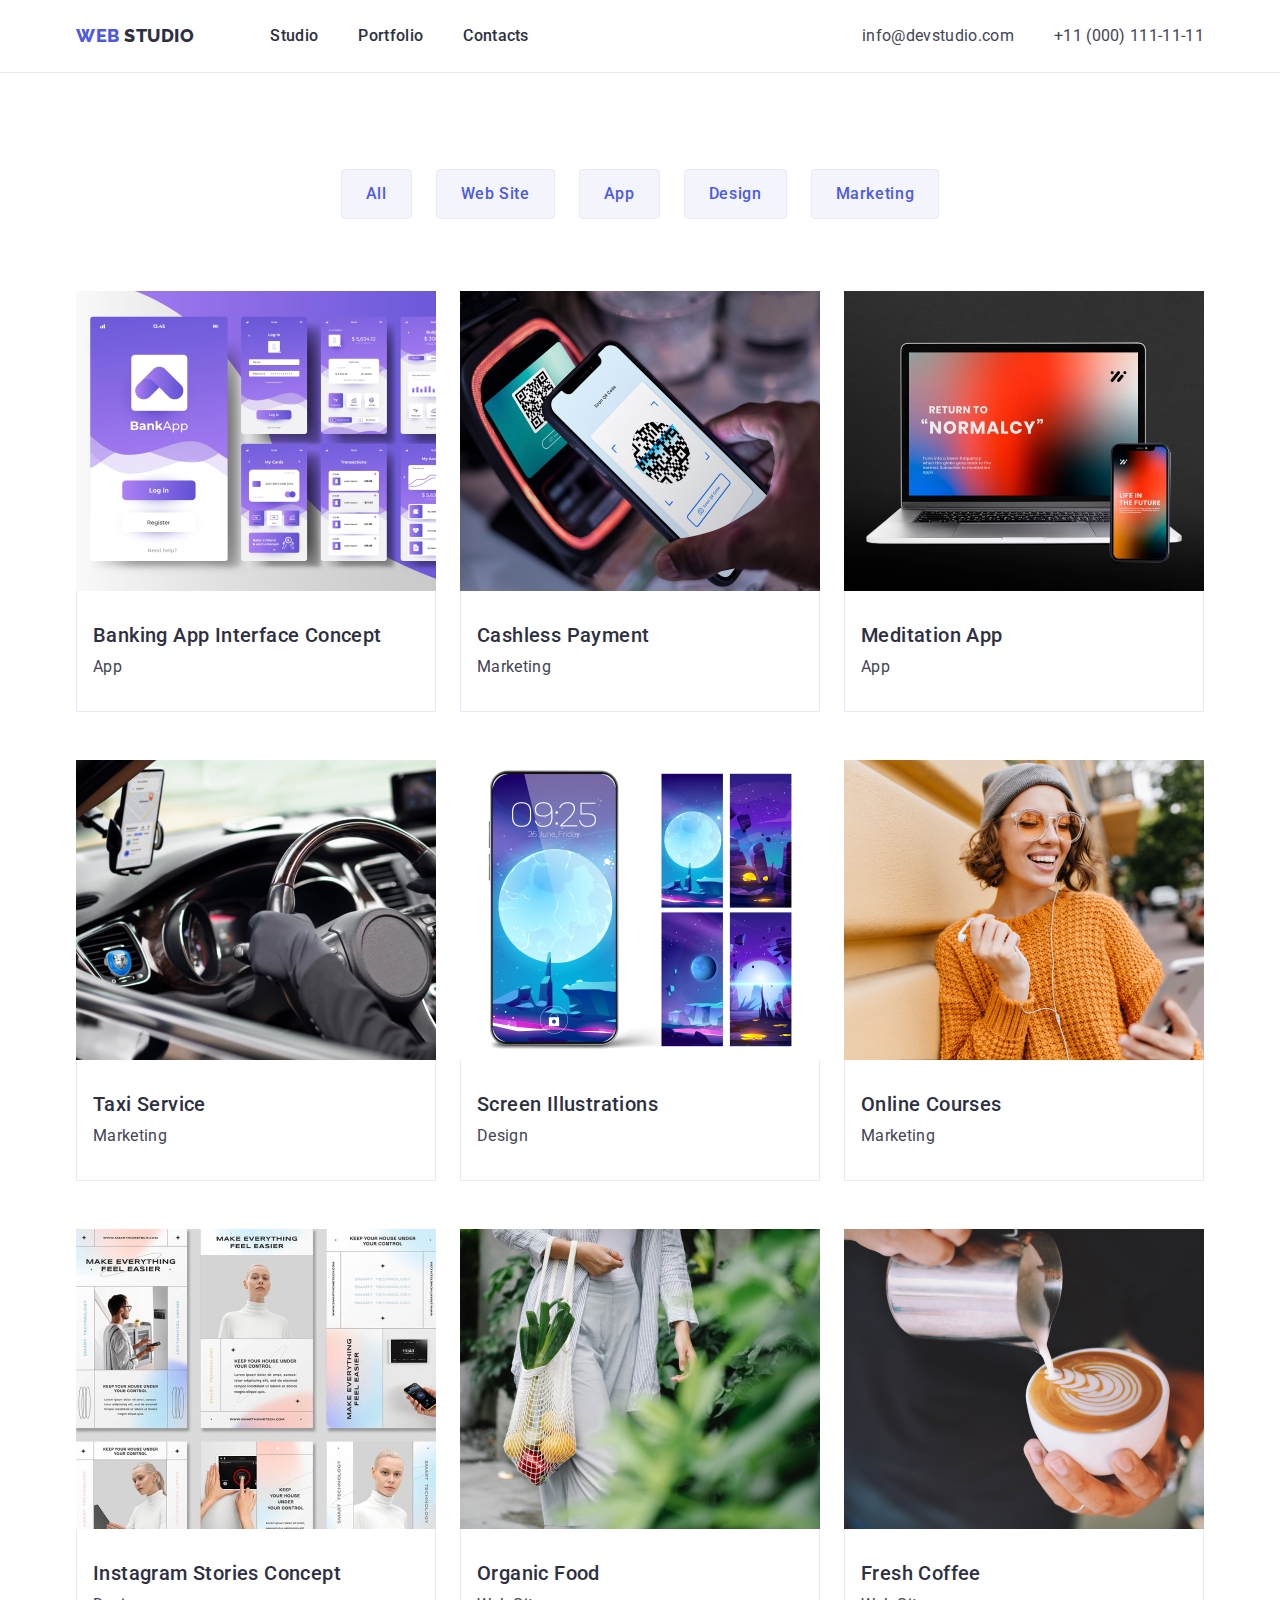
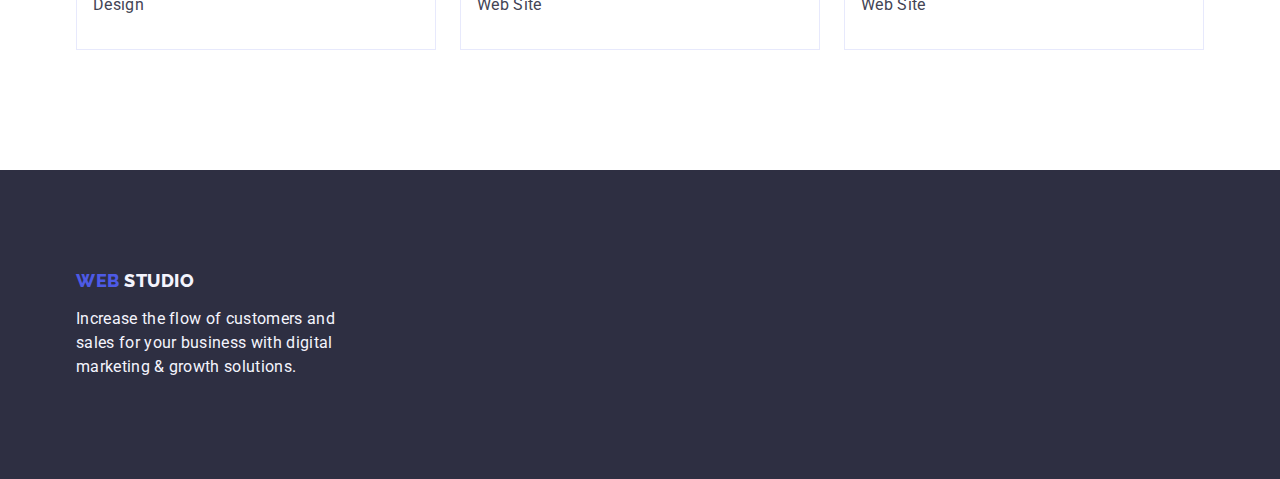
==== portfolio.html @ 32ac13c6 "Initial commit" ====
<!DOCTYPE html>
<html lang="en">
  <head>
    <meta charset="UTF-8" />
    <meta http-equiv="X-UA-Compatible" content="IE=edge" />
    <meta name="viewport" content="width=device-width, initial-scale=1.0" />
    <link rel="preconnect" href="https://fonts.googleapis.com" />
    <link rel="preconnect" href="https://fonts.gstatic.com" crossorigin />
    <link
      href="https://fonts.googleapis.com/css2?family=Raleway:wght@800&family=Roboto:wght@400;500;700;900&display=swap"
      rel="stylesheet"
    />
    <link
      rel="stylesheet"
      href="https://cdnjs.cloudflare.com/ajax/libs/modern-normalize/1.1.0/modern-normalize.min.css"
    />
    <link rel="stylesheet" href="./css/styles.css" />
    <title>WebStudio</title>
  </head>
  <body>
    <header class="header-boarder">
      <div class="flex-container container">
        <nav class="navigation">
          <a href="./index.html" class="logo link">
            Web
            <span class="logo-studio">Studio</span>
          </a>

          <ul class="list header-list">
            <li>
              <a href="./index.html" class="menu-link link">Studio</a>
            </li>

            <li>
              <a href="./portfolio.html" class="menu-link link">Portfolio</a>
            </li>

            <li>
              <a href="" class="menu-link link">Contacts</a>
            </li>
          </ul>
        </nav>
        <address class="address">
          <ul class="list address-list">
            <li>
              <a href="mailto:info@devstudio.com" class="contacts link"
                >info@devstudio.com</a
              >
            </li>
            <li>
              <a href="tel:+110001111111" class="contacts link"
                >+11 (000) 111-11-11</a
              >
            </li>
          </ul>
        </address>
      </div>
    </header>
    <main>
      <section class="portfolio-section">
        <div class="container">
          <h1 class="visually-hidden">Portfolio</h1>
          <!-- BUTTONS -->
          <ul class="list portfolio-buttons">
            <li><button type="button" class="button">All</button></li>
            <li>
              <button type="button" class="button">Web Site</button>
            </li>
            <li><button type="button" class="button">App</button></li>
            <li><button type="button" class="button">Design</button></li>
            <li>
              <button type="button" class="button">Marketing</button>
            </li>
          </ul>
          <!-- BUTTOMS END -->
          <ul class="list portfolio-gallery">
            <li class="portfolio-gallery-item">
              <a href="" class="link"
                ><img
                  src="./images/portfolio-img-1.jpg"
                  alt="Banking Application"
                  width="360"
                  height="300"
                />
                <div class="photo-description">
                  <h2 class="main-page-blocks-text-title">
                    Banking App Interface Concept
                  </h2>
                  <p class="blocks-text">App</p>
                </div></a
              >
            </li>
            <li class="portfolio-gallery-item">
              <a href="" class="link">
                <img
                  src="./images/portfolio-img-2.jpg"
                  alt="Mobile phone and bank terminal"
                  width="360"
                  height="300"
                />
                <div class="photo-description">
                  <h2 class="main-page-blocks-text-title">Cashless Payment</h2>
                  <p class="blocks-text">Marketing</p>
                </div></a
              >
            </li>
            <li class="portfolio-gallery-item">
              <a href="" class="link">
                <img
                  src="./images/portfolio-img-3.jpg"
                  alt="Laptop and Cellphone"
                  width="360"
                  height="300"
                />
                <div class="photo-description">
                  <h2 class="main-page-blocks-text-title">Meditation App</h2>
                  <p class="blocks-text">App</p>
                </div></a
              >
            </li>
            <li class="portfolio-gallery-item">
              <a href="" class="link">
                <img
                  src="./images/portfolio-img-4.jpg"
                  alt="Vehicle inside view"
                  width="360"
                  height="300"
                />
                <div class="photo-description">
                  <h2 class="main-page-blocks-text-title">Taxi Service</h2>
                  <p class="blocks-text">Marketing</p>
                </div></a
              >
            </li>
            <li class="portfolio-gallery-item">
              <a href="" class="link">
                <img
                  src="./images/portfolio-img-5.jpg"
                  alt="Cellphone and four wallpapers"
                  width="360"
                  height="300"
                />
                <div class="photo-description">
                  <h2 class="main-page-blocks-text-title">
                    Screen Illustrations
                  </h2>
                  <p class="blocks-text">Design</p>
                </div></a
              >
            </li>
            <li class="portfolio-gallery-item">
              <a href="" class="link">
                <img
                  src="./images/portfolio-img-6.jpg"
                  alt="Female with iPhone and earphones"
                  width="360"
                  height="300"
                />
                <div class="photo-description">
                  <h2 class="main-page-blocks-text-title">Online Courses</h2>
                  <p class="blocks-text">Marketing</p>
                </div></a
              >
            </li>
            <li class="portfolio-gallery-item">
              <a href="" class="link">
                <img
                  src="./images/portfolio-img-7.jpg"
                  alt="Application for controling home"
                  width="360"
                  height="300"
                />
                <div class="photo-description">
                  <h2 class="main-page-blocks-text-title">
                    Instagram Stories Concept
                  </h2>
                  <p class="blocks-text">Design</p>
                </div></a
              >
            </li>
            <li class="portfolio-gallery-item">
              <a href="" class="link">
                <img
                  src="./images/portfolio-img-8.jpg"
                  alt="Female walking with vegetables and fruits in bag"
                  width="360"
                  height="300"
                />
                <div class="photo-description">
                  <h2 class="main-page-blocks-text-title">Organic Food</h2>
                  <p class="blocks-text">Web Site</p>
                </div></a
              >
            </li>
            <li class="portfolio-gallery-item">
              <a href="" class="link">
                <img
                  src="./images/portfolio-img-9.jpg"
                  alt="Adding milk into cup of coffee"
                  width="360"
                  height="300"
                />
                <div class="photo-description">
                  <h2 class="main-page-blocks-text-title">Fresh Coffee</h2>
                  <p class="blocks-text">Web Site</p>
                </div></a
              >
            </li>
          </ul>
        </div>
      </section>
    </main>
    <footer class="footer-section">
      <div class="container">
        <a href="./index.html" class="logo-footer link footer-logo-additional">
          Web
          <span class="logo-white-studio">Studio</span>
        </a>
        <p class="footer-text">
          Increase the flow of customers and sales for your business with
          digital marketing & growth solutions.
        </p>
      </div>
    </footer>
  </body>
</html>
---- css/styles.css ----
:root {
  --brandColor: #2e2f42;
  --logoColor: #4d5ae5;
  --buttonColor: #e7e9fc;
}

body {
  font-family: "Roboto", sans-serif;
  color: #434455;
  background-color: #ffffff;
}

h1,
h2,
h3,
h4,
h5,
h6,
p {
  margin: 0;
}

/* VISUALLY HIDDEN TEXT */

.visually-hidden {
  position: absolute;
  width: 1px;
  height: 1px;
  margin: -1px;
  border: 0;
  padding: 0;

  white-space: nowrap;
  clip-path: inset(100%);
  clip: rect(0 0 0 0);
  overflow: hidden;
}

.logo {
  font-family: "Raleway", sans-serif;
  font-weight: 800;
  font-size: 18px;
  line-height: 1.17;
  letter-spacing: 0.03em;
  text-transform: uppercase;
  color: var(--logoColor);
  margin-right: 76px;
  display: inline-block;
}

.logo-footer {
  font-family: "Raleway", sans-serif;
  font-weight: 800;
  font-size: 18px;
  line-height: 1.17;
  letter-spacing: 0.03em;
  text-transform: uppercase;
  color: var(--logoColor);
  display: inline-block;
}

.logo-studio {
  color: var(--brandColor);
  letter-spacing: 0.03em;
  text-transform: uppercase;
  font-family: "Raleway", sans-serif;
  font-style: normal;
  font-weight: 800;
  font-size: 18px;
  line-height: 1.17;
}

.logo-white-studio {
  color: #f4f4fd;
}

.link {
  text-decoration: none;
}

.list {
  list-style: none;
  margin: 0;
  padding: 0;
}

.menu-link {
  color: var(--brandColor);
  font-weight: 500;
  font-size: 16px;
  line-height: 1.5;
  letter-spacing: 0.02em;
  font-family: inherit;
  display: inline-block;
  padding-top: 24px;
  padding-bottom: 24px;
}

.menu-link:hover,
.menu-link:focus {
  color: #404bbf;
}

.contacts:hover,
.contacts:focus {
  color: #404bbf;
}

.address {
  margin-left: auto;
}

.contacts {
  font-style: normal;
  color: inherit;
  font-family: inherit;
  font-size: 16px;
  line-height: 1.5;
  letter-spacing: 0.02em;
  display: inline-block;
  padding-top: 24px;
  padding-bottom: 24px;
}

.hero-section {
  background-color: var(--brandColor);
  padding-top: 188px;
  padding-bottom: 188px;
}

.text-hero {
  font-weight: 700;
  font-size: 56px;
  line-height: 1.07;
  color: #ffffff;
  text-align: center;
  letter-spacing: 0.02em;
  max-width: 496px;
  margin-bottom: 48px;
}

.hero-button {
  background-color: #4d5ae5;
  font-family: "Roboto", sans-serif;
  color: #ffffff;
  letter-spacing: 0.04em;
  border-radius: 4px;
  cursor: pointer;
  font-weight: 500;
  font-size: 16px;
  line-height: 1.5;
  display: block;
  min-width: 169px;
  height: 56px;
  border: none;
}

.hero-button:hover {
  background-color: #404bbf;
}

.hero-button:focus {
  background-color: #404bbf;
}

.main-page-blocks-text-title {
  font-weight: 500;
  font-size: 20px;
  line-height: 1.2;
  letter-spacing: 0.02em;
  color: var(--brandColor);
  margin-bottom: 8px;
}

.blocks-text {
  font-size: 16px;
  line-height: 1.5;
  color: #434455;
  letter-spacing: 0.02em;
  width: 264px;
}

.fourth-section {
  background-color: #f4f4fd;
  padding-top: 120px;
  padding-bottom: 120px;
}

.main-page-title {
  font-weight: 700;
  font-size: 36px;
  line-height: 1.11;
  letter-spacing: 0.02em;
  text-align: center;
  text-transform: capitalize;
  color: var(--brandColor);
  margin-bottom: 72px;
}

.background-for-image {
  background-color: #ffffff;
}

.names-of-team {
  font-weight: 500;
  font-size: 20px;
  line-height: 1.2;
  letter-spacing: 0.02em;
  color: var(--brandColor);
  text-align: center;
  margin-bottom: 8px;
}

.rank-of-team {
  color: inherit;
  font-size: 16px;
  line-height: 1.5;
  letter-spacing: 0.02em;
  text-align: center;
}

.footer-text {
  font-size: 16px;
  line-height: 1.5;
  letter-spacing: 0.02em;
  color: #f4f4fd;
  max-width: 264px;
}

.footer-section {
  background-color: var(--brandColor);
  padding-top: 100px;
  padding-bottom: 100px;
}

.button {
  font-family: "Roboto", sans-serif;
  background-color: #f4f4fd;
  border-radius: 4px;
  border: 1px solid var(--buttonColor);
  color: var(--logoColor);
  font-weight: 500;
  font-size: 16px;
  line-height: 1.5;
  align-items: center;
  text-align: center;
  letter-spacing: 0.04em;
  cursor: pointer;
  padding-top: 12px;
  padding-bottom: 12px;
  padding-left: 24px;
  padding-right: 24px;
}

.button:hover {
  background-color: #404bbf;
  color: #ffffff;
  box-shadow: 0px 3px 1px rgba(0, 0, 0, 0.1), 0px 2px 1px rgba(0, 0, 0, 0.08),
    0px 2px 2px rgba(0, 0, 0, 0.12);
  border: 1px solid transparent;
}

.button:focus {
  background-color: #404bbf;
  color: #ffffff;
  box-shadow: 0px 3px 1px rgba(0, 0, 0, 0.1), 0px 2px 1px rgba(0, 0, 0, 0.08),
    0px 2px 2px rgba(0, 0, 0, 0.12);
  border: 1px solid transparent;
}

/* Блоковая модель */

img {
  display: block;
}

.container {
  width: 1158px;
  margin: 0 auto;
  padding: 0 15px 0 15px;
}

.header-boarder {
  border-bottom: 1px solid #e7e9fc;
}

.flex-container {
  display: flex;
}

.navigation {
  display: flex;
  align-items: center;
}

.header-list {
  display: flex;
  gap: 40px;
}

.address-list {
  display: flex;
  gap: 40px;
}

.hero-text-btn {
  display: flex;
  flex-direction: column;
  justify-content: center;
  align-items: center;
}

.text-flex {
  display: flex;
  gap: 24px;
}

.second-section {
  padding-top: 120px;
  padding-bottom: 120px;
}

.second-section-list {
  /* аналог width */
  flex-basis: calc((100% - 24px * 3) / 4);
}

.third-section {
  padding-bottom: 120px;
}

.third-section-list {
  display: flex;
  gap: 24px;
}

.third-section-items {
  /* аналог width */
  flex-basis: calc((100% - 24px * 3) / 3);
}

.fourth-section-list {
  display: flex;
  gap: 24px;
}

.fourth-section-item {
  /* аналог width */
  flex-basis: calc((100% - 3 * 24px) / 4);
  border-radius: 0px 0px 4px 4px;
}

.name-and-rank {
  padding-top: 32px;
  padding-bottom: 32px;
  padding-left: 16px;
  padding-right: 16px;
}

.footer-logo-additional {
  margin-bottom: 16px;
}

.portfolio-section {
  padding-top: 96px;
  padding-bottom: 120px;
}

.portfolio-buttons {
  display: flex;
  justify-content: center;
  margin-bottom: 72px;
}

ul.portfolio-buttons > li {
  margin-right: 24px;
}

ul.portfolio-buttons > li:last-child {
  margin-right: 0px;
}

.portfolio-gallery {
  display: flex;
  flex-wrap: wrap;
  column-gap: 24px;
  row-gap: 48px;
}

.portfolio-gallery-item {
  width: calc((100% - 24px * 2) / 3);
}

.photo-description {
  padding: 32px 16px;
  border-left: 1px solid #e7e9fc;
  border-right: 1px solid #e7e9fc;
  border-bottom: 1px solid #e7e9fc;
}
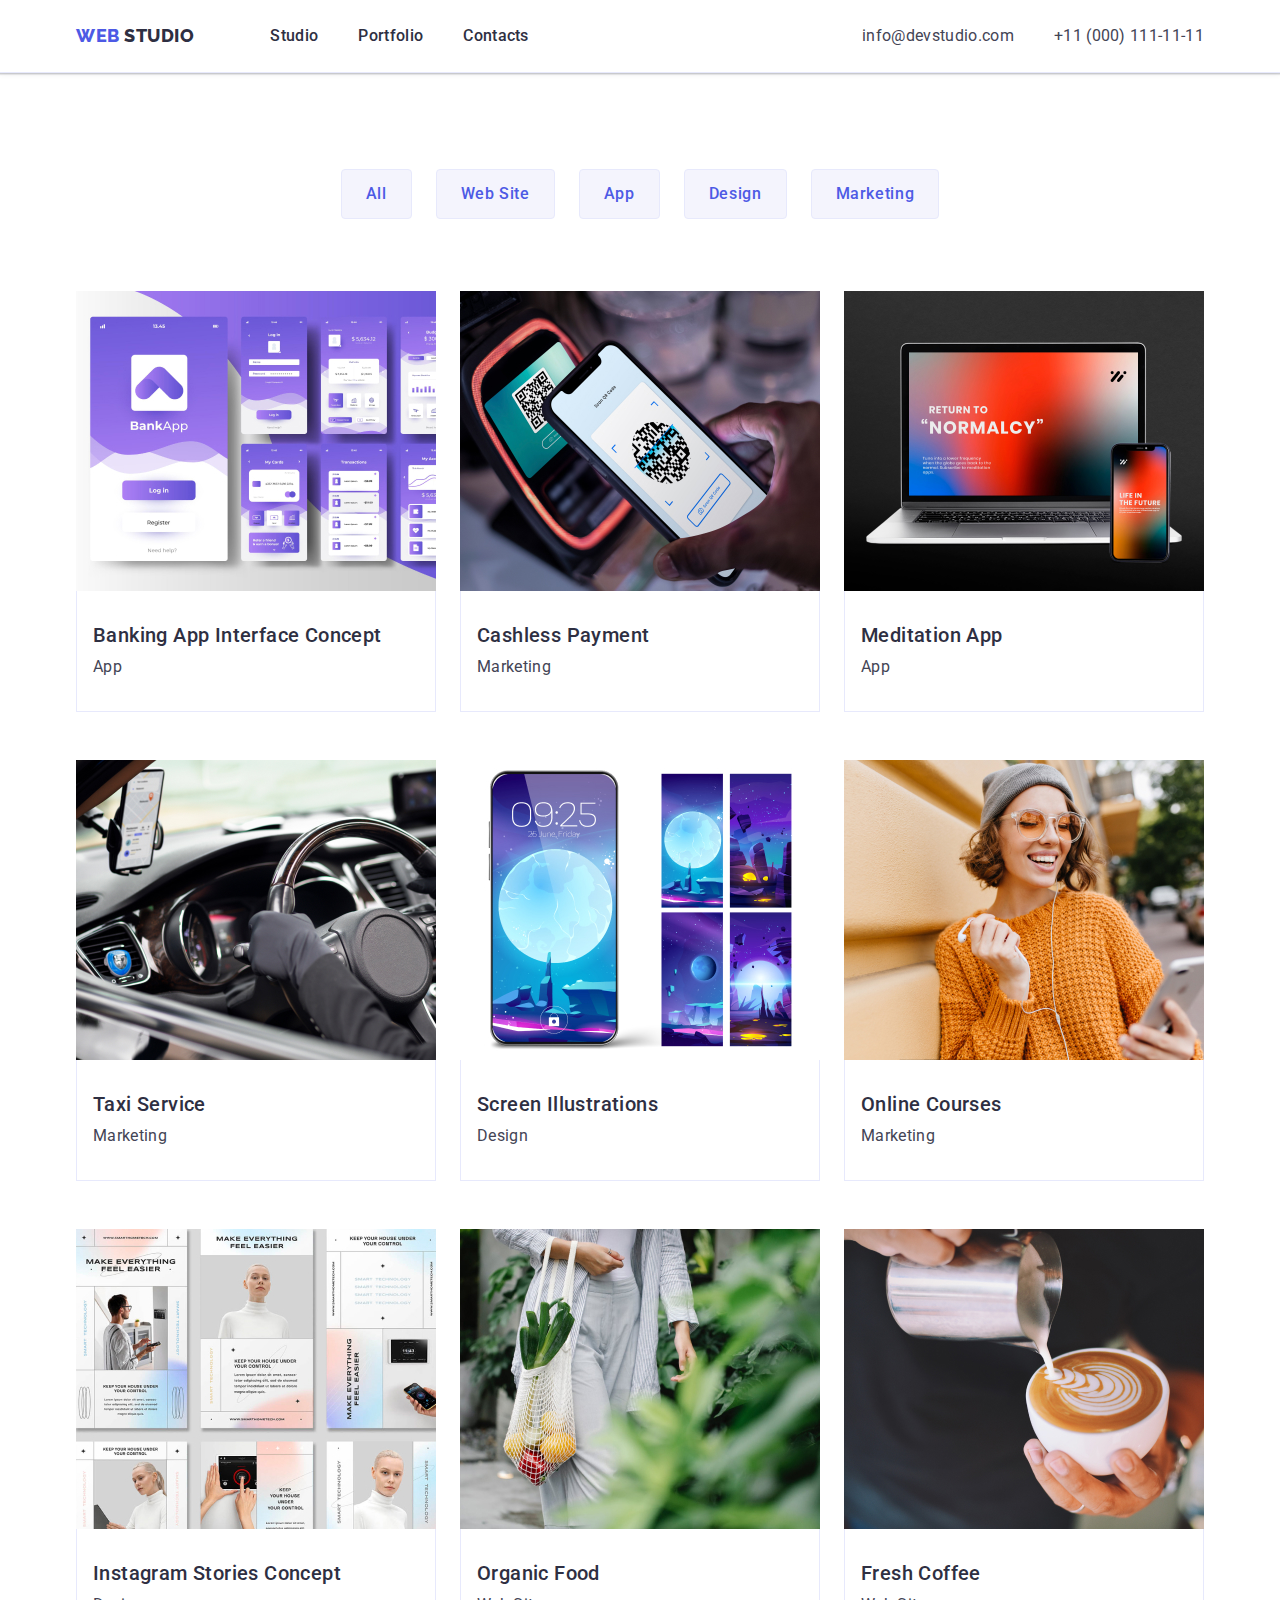
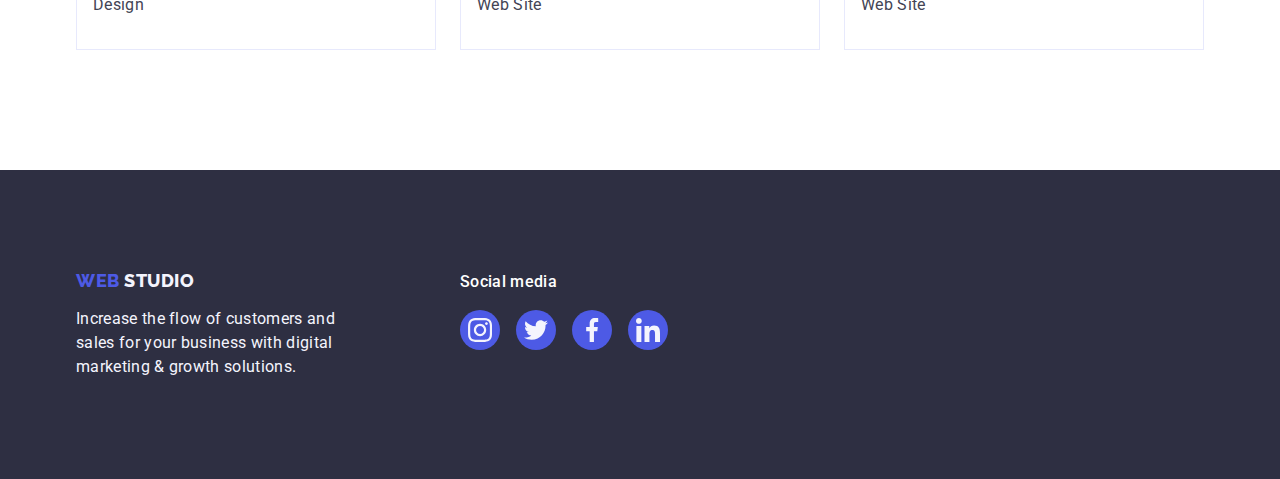
==== commit d936a3c5: "DZ-4 final" ====
--- a/portfolio.html
+++ b/portfolio.html
@@ -75,7 +75,7 @@
           <!-- BUTTOMS END -->
           <ul class="list portfolio-gallery">
             <li class="portfolio-gallery-item">
-              <a href="" class="link"
+              <a href="" class="link portfolio-hover"
                 ><img
                   src="./images/portfolio-img-1.jpg"
                   alt="Banking Application"
@@ -91,7 +91,7 @@
               >
             </li>
             <li class="portfolio-gallery-item">
-              <a href="" class="link">
+              <a href="" class="link portfolio-hover">
                 <img
                   src="./images/portfolio-img-2.jpg"
                   alt="Mobile phone and bank terminal"
@@ -105,7 +105,7 @@
               >
             </li>
             <li class="portfolio-gallery-item">
-              <a href="" class="link">
+              <a href="" class="link portfolio-hover">
                 <img
                   src="./images/portfolio-img-3.jpg"
                   alt="Laptop and Cellphone"
@@ -119,7 +119,7 @@
               >
             </li>
             <li class="portfolio-gallery-item">
-              <a href="" class="link">
+              <a href="" class="link portfolio-hover">
                 <img
                   src="./images/portfolio-img-4.jpg"
                   alt="Vehicle inside view"
@@ -133,7 +133,7 @@
               >
             </li>
             <li class="portfolio-gallery-item">
-              <a href="" class="link">
+              <a href="" class="link portfolio-hover">
                 <img
                   src="./images/portfolio-img-5.jpg"
                   alt="Cellphone and four wallpapers"
@@ -149,7 +149,7 @@
               >
             </li>
             <li class="portfolio-gallery-item">
-              <a href="" class="link">
+              <a href="" class="link portfolio-hover">
                 <img
                   src="./images/portfolio-img-6.jpg"
                   alt="Female with iPhone and earphones"
@@ -163,7 +163,7 @@
               >
             </li>
             <li class="portfolio-gallery-item">
-              <a href="" class="link">
+              <a href="" class="link portfolio-hover">
                 <img
                   src="./images/portfolio-img-7.jpg"
                   alt="Application for controling home"
@@ -179,7 +179,7 @@
               >
             </li>
             <li class="portfolio-gallery-item">
-              <a href="" class="link">
+              <a href="" class="link portfolio-hover">
                 <img
                   src="./images/portfolio-img-8.jpg"
                   alt="Female walking with vegetables and fruits in bag"
@@ -193,7 +193,7 @@
               >
             </li>
             <li class="portfolio-gallery-item">
-              <a href="" class="link">
+              <a href="" class="link portfolio-hover">
                 <img
                   src="./images/portfolio-img-9.jpg"
                   alt="Adding milk into cup of coffee"
@@ -211,15 +211,50 @@
       </section>
     </main>
     <footer class="footer-section">
-      <div class="container">
-        <a href="./index.html" class="logo-footer link footer-logo-additional">
-          Web
-          <span class="logo-white-studio">Studio</span>
-        </a>
-        <p class="footer-text">
-          Increase the flow of customers and sales for your business with
-          digital marketing & growth solutions.
-        </p>
+      <div class="container footer-flex-cnt">
+        <div class="footer-left">
+          <a href="./index.html" class="logo-footer link">
+            Web
+            <span class="logo-white-studio">Studio</span>
+          </a>
+          <p class="footer-text">
+            Increase the flow of customers and sales for your business with
+            digital marketing & growth solutions.
+          </p>
+        </div>
+        <div>
+          <p class="footer-right-text">Social media</p>
+          <ul class="list footer-list">
+            <li class="footer-social">
+              <a href="" class="social-link link footer-hover">
+                <svg width="24" height="24" class="social">
+                  <use href="./images/icons.svg#icon-instagram"></use>
+                </svg>
+              </a>
+            </li>
+            <li class="footer-social">
+              <a href="" class="social-link link footer-hover">
+                <svg width="24" height="24" class="social">
+                  <use href="./images/icons.svg#icon-twitter"></use>
+                </svg>
+              </a>
+            </li>
+            <li class="footer-social">
+              <a href="" class="social-link link footer-hover">
+                <svg width="24" height="24" class="social">
+                  <use href="./images/icons.svg#icon-facebook"></use>
+                </svg>
+              </a>
+            </li>
+            <li class="footer-social">
+              <a href="" class="social-link link footer-hover">
+                <svg width="24" height="24" class="social">
+                  <use href="./images/icons.svg#icon-linkedin"></use>
+                </svg>
+              </a>
+            </li>
+          </ul>
+        </div>
       </div>
     </footer>
   </body>
--- a/css/styles.css
+++ b/css/styles.css
@@ -2,6 +2,8 @@
   --brandColor: #2e2f42;
   --logoColor: #4d5ae5;
   --buttonColor: #e7e9fc;
+  --socialColor: #f4f4fd;
+  --linkColor: #8e8f99;
 }
 
 body {
@@ -122,12 +124,6 @@
   padding-bottom: 24px;
 }
 
-.hero-section {
-  background-color: var(--brandColor);
-  padding-top: 188px;
-  padding-bottom: 188px;
-}
-
 .text-hero {
   font-weight: 700;
   font-size: 56px;
@@ -153,6 +149,7 @@
   min-width: 169px;
   height: 56px;
   border: none;
+  margin: 0 auto;
 }
 
 .hero-button:hover {
@@ -189,7 +186,7 @@
 .main-page-title {
   font-weight: 700;
   font-size: 36px;
-  line-height: 1.11;
+  line-height: 1.1;
   letter-spacing: 0.02em;
   text-align: center;
   text-transform: capitalize;
@@ -197,10 +194,6 @@
   margin-bottom: 72px;
 }
 
-.background-for-image {
-  background-color: #ffffff;
-}
-
 .names-of-team {
   font-weight: 500;
   font-size: 20px;
@@ -217,6 +210,7 @@
   line-height: 1.5;
   letter-spacing: 0.02em;
   text-align: center;
+  padding-bottom: 8px;
 }
 
 .footer-text {
@@ -225,12 +219,41 @@
   letter-spacing: 0.02em;
   color: #f4f4fd;
   max-width: 264px;
+  margin-top: 16px;
+}
+
+.footer-right-text {
+  font-weight: 500;
+  font-size: 16px;
+  line-height: 1.5;
+  letter-spacing: 0.02em;
+  color: #ffffff;
+  margin-bottom: 16px;
 }
 
 .footer-section {
   background-color: var(--brandColor);
   padding-top: 100px;
   padding-bottom: 100px;
+}
+
+.footer-flex-cnt {
+  display: flex;
+  align-items: baseline;
+}
+
+.footer-left {
+  margin-right: 120px;
+}
+
+.footer-list {
+  display: flex;
+  gap: 16px;
+}
+
+.footer-social {
+  width: 40px;
+  height: 40px;
 }
 
 .button {
@@ -282,6 +305,8 @@
 
 .header-boarder {
   border-bottom: 1px solid #e7e9fc;
+  box-shadow: 0px 2px 1px rgba(46, 47, 66, 0.08),
+    0px 1px 1px rgba(46, 47, 66, 0.16), 0px 1px 6px rgba(46, 47, 66, 0.08);
 }
 
 .flex-container {
@@ -303,7 +328,25 @@
   gap: 40px;
 }
 
-.hero-text-btn {
+.first-section {
+  display: block;
+  max-width: 1440px;
+  height: 600px;
+  padding-top: 188px;
+  padding-bottom: 188px;
+  margin-left: auto;
+  margin-right: auto;
+
+  background-image: linear-gradient(
+      rgba(46, 47, 66, 0.7),
+      rgba(46, 47, 66, 0.7)
+    ),
+    url(../images/hero-image.jpg);
+  background-color: #2e2f42;
+  background-position: center;
+  background-repeat: no-repeat;
+  background-size: cover;
+
   display: flex;
   flex-direction: column;
   justify-content: center;
@@ -325,6 +368,16 @@
   flex-basis: calc((100% - 24px * 3) / 4);
 }
 
+.svg-container {
+  display: flex;
+  align-items: center;
+  justify-content: center;
+  background-color: #f4f4fd;
+  height: 112px;
+  border-radius: 4px;
+  margin-bottom: 8px;
+}
+
 .third-section {
   padding-bottom: 120px;
 }
@@ -344,17 +397,96 @@
   gap: 24px;
 }
 
-.fourth-section-item {
+ul.fourth-section-list > li {
   /* аналог width */
   flex-basis: calc((100% - 3 * 24px) / 4);
+  box-shadow: 0px 1px 6px rgba(46, 47, 66, 0.08),
+    0px 1px 1px rgba(46, 47, 66, 0.16), 0px 2px 1px rgba(46, 47, 66, 0.08);
   border-radius: 0px 0px 4px 4px;
+
+  background-color: #ffffff;
 }
 
 .name-and-rank {
   padding-top: 32px;
   padding-bottom: 32px;
-  padding-left: 16px;
-  padding-right: 16px;
+}
+
+.social-list {
+  display: flex;
+  gap: 24px;
+  justify-content: center;
+}
+
+.social-items {
+  width: 40px;
+  height: 40px;
+}
+
+.social-link {
+  width: 100%;
+  height: 100%;
+  background-color: var(--logoColor);
+  border-radius: 50%;
+  display: flex;
+  align-items: center;
+  justify-content: center;
+}
+
+.social {
+  fill: var(--socialColor);
+}
+
+.social-link:hover,
+.social-link:focus {
+  background-color: #404bbf;
+}
+
+.portfolio-hover:hover,
+.portfolio-hover:focus {
+  box-shadow: 0px 1px 6px rgba(46, 47, 66, 0.08),
+    0px 1px 1px rgba(46, 47, 66, 0.16), 0px 2px 1px rgba(46, 47, 66, 0.08);
+}
+
+.footer-hover:hover,
+.footer-hover:focus {
+  background-color: #31d0aa;
+}
+
+.fifth-section {
+  padding-top: 120px;
+  padding-bottom: 120px;
+}
+
+.fifth-section-list {
+  display: flex;
+  gap: 24px;
+}
+
+.fifth-section-items {
+  width: calc((100% - 120px) / 6);
+  height: 88px;
+}
+
+.fifth-section-links {
+  width: 100%;
+  height: 100%;
+  border: 1px solid #8e8f99;
+  border-radius: 4px;
+  display: flex;
+  align-items: center;
+  justify-content: center;
+  color: var(--linkColor);
+}
+
+.fifth-section-links:hover,
+.fifth-section-links:focus {
+  border-color: #404bbf;
+  color: #404bbf;
+}
+
+.social-svg {
+  fill: currentColor;
 }
 
 .footer-logo-additional {
